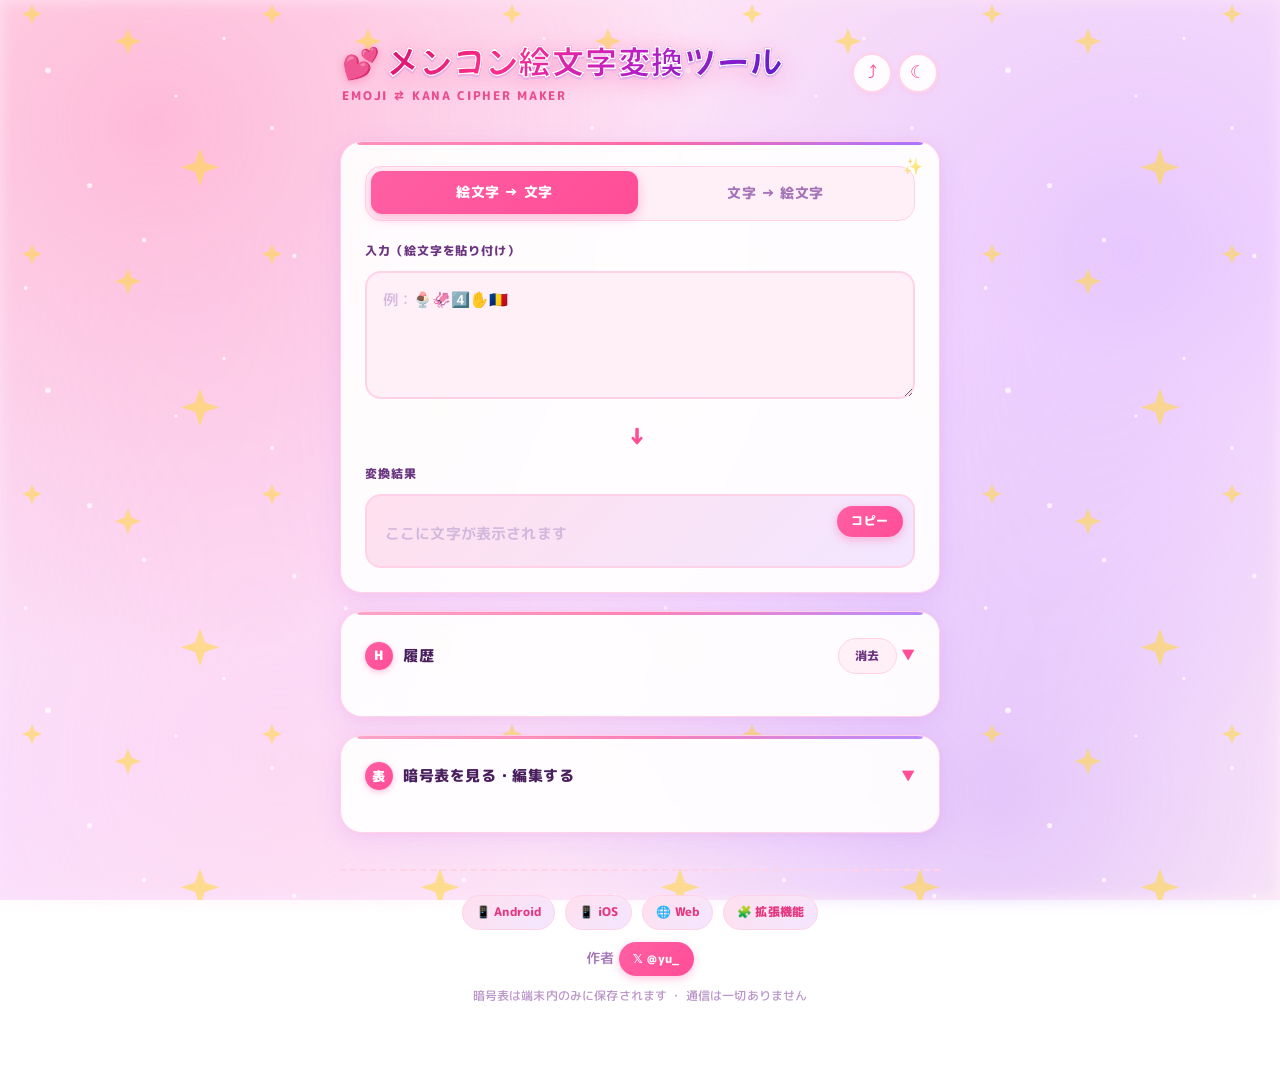
==== index.html @ f971c7be "メンコン絵文字変換ツール 初版" ====
<!DOCTYPE html>
<html lang="ja" data-theme="light">
<head>
<meta charset="UTF-8" />
<meta name="viewport" content="width=device-width, initial-scale=1.0, viewport-fit=cover" />
<meta http-equiv="X-UA-Compatible" content="IE=edge" />

<title>メンコン絵文字変換ツール｜LINEで使える絵文字暗号メーカー</title>
<meta name="description" content="メンコン（メンヘラコンテンツ）の絵文字暗号を瞬時に変換できる無料ツール。ひらがな・カタカナを絵文字に暗号化、絵文字メッセージを復号、QRコードで暗号表を友達と共有。Android・iOSアプリ・ブラウザ拡張機能対応。" />
<meta name="keywords" content="メンコン,絵文字変換,絵文字暗号,LINE,暗号メーカー,絵文字翻訳,メンヘラ,暗号文,絵文字コード,emoji code,emoji cipher,カタカナ絵文字変換" />
<meta name="author" content="@yu_" />
<meta name="robots" content="index, follow, max-image-preview:large" />
<meta name="googlebot" content="index, follow" />
<meta name="format-detection" content="telephone=no" />
<meta name="theme-color" content="#ff4d97" media="(prefers-color-scheme: light)" />
<meta name="theme-color" content="#9a5bff" media="(prefers-color-scheme: dark)" />
<meta name="application-name" content="メンコン絵文字変換ツール" />
<link rel="canonical" href="https://yu08083.github.io/mencon-emoji-henkan/" />

<meta property="og:type" content="website" />
<meta property="og:site_name" content="メンコン絵文字変換ツール" />
<meta property="og:title" content="メンコン絵文字変換ツール｜LINEで使える絵文字暗号メーカー" />
<meta property="og:description" content="ひらがなを絵文字に、絵文字をひらがなに。メンコン界隈で流行りの絵文字暗号を瞬時に変換。QR共有・LINE自動検知・全プラットフォーム対応。" />
<meta property="og:url" content="https://yu08083.github.io/mencon-emoji-henkan/" />
<meta property="og:image" content="https://yu08083.github.io/mencon-emoji-henkan/assets/ogp.png?v=3" />
<meta property="og:image:secure_url" content="https://yu08083.github.io/mencon-emoji-henkan/assets/ogp.png?v=3" />
<meta property="og:image:type" content="image/png" />
<meta property="og:image:width" content="1200" />
<meta property="og:image:height" content="630" />
<meta property="og:image:alt" content="メンコン絵文字変換ツール - LINEで使える絵文字暗号メーカー" />
<meta property="og:locale" content="ja_JP" />

<meta name="twitter:card" content="summary_large_image" />
<meta name="twitter:site" content="@yu_" />
<meta name="twitter:creator" content="@yu_" />
<meta name="twitter:title" content="メンコン絵文字変換ツール｜LINEで使える絵文字暗号メーカー" />
<meta name="twitter:description" content="ひらがなを絵文字に、絵文字をひらがなに。メンコン界隈で流行りの絵文字暗号を瞬時に変換。QR共有・LINE自動検知・全プラットフォーム対応。" />
<meta name="twitter:image" content="https://yu08083.github.io/mencon-emoji-henkan/assets/ogp.png?v=3" />
<meta name="twitter:image:alt" content="メンコン絵文字変換ツール - LINEで使える絵文字暗号メーカー" />

<link rel="icon" href="./favicon/favicon.ico" sizes="any" />
<link rel="icon" type="image/png" sizes="16x16" href="./favicon/favicon-16x16.png" />
<link rel="icon" type="image/png" sizes="32x32" href="./favicon/favicon-32x32.png" />
<link rel="icon" type="image/png" sizes="48x48" href="./favicon/favicon-48x48.png" />
<link rel="icon" type="image/png" sizes="96x96" href="./favicon/favicon-96x96.png" />
<link rel="icon" type="image/png" sizes="192x192" href="./favicon/favicon-192x192.png" />
<link rel="icon" type="image/png" sizes="512x512" href="./favicon/favicon-512x512.png" />
<link rel="apple-touch-icon" sizes="180x180" href="./favicon/apple-touch-icon.png" />
<link rel="manifest" href="./manifest.webmanifest" />
<meta name="apple-mobile-web-app-title" content="メンコン絵文字" />
<meta name="apple-mobile-web-app-capable" content="yes" />
<meta name="apple-mobile-web-app-status-bar-style" content="default" />
<meta name="mobile-web-app-capable" content="yes" />

<link rel="preconnect" href="https://fonts.googleapis.com" />
<link rel="preconnect" href="https://fonts.gstatic.com" crossorigin />

<link rel="stylesheet" href="./css/index.css" />

<script type="application/ld+json">
{
  "@context": "https://schema.org",
  "@type": "WebApplication",
  "name": "メンコン絵文字変換ツール",
  "alternateName": ["メンコン絵文字", "絵文字暗号メーカー", "Emoji Cipher Maker"],
  "url": "https://yu08083.github.io/mencon-emoji-henkan/",
  "description": "ひらがな・カタカナを絵文字に変換する暗号ツール。LINEで使えるメンコンの絵文字暗号を瞬時に作成・解読できます。",
  "applicationCategory": "UtilityApplication",
  "operatingSystem": "Any (Web, Android, iOS, Browser Extension)",
  "browserRequirements": "Requires JavaScript",
  "inLanguage": "ja",
  "isAccessibleForFree": true,
  "offers": {
    "@type": "Offer",
    "price": "0",
    "priceCurrency": "JPY"
  },
  "author": {
    "@type": "Person",
    "name": "yu_",
    "url": "https://twitter.com/yu_",
    "sameAs": ["https://twitter.com/yu_"]
  },
  "image": "https://yu08083.github.io/mencon-emoji-henkan/assets/ogp.png?v=3",
  "screenshot": "https://yu08083.github.io/mencon-emoji-henkan/assets/ogp.png?v=3"
}
</script>
</head>

<body>
<div class="container">

  <header>
    <div class="title-block">
      <h1 class="title">
        <span class="title-deco" aria-hidden="true">💕</span><span class="title-main">メンコン絵文字変換ツール</span>
      </h1>
      <p class="subtitle">EMOJI ⇄ KANA CIPHER MAKER</p>
    </div>
    <div class="header-actions">
      <button class="icon-btn" id="share-btn" title="暗号表を共有" aria-label="暗号表を共有">⤴</button>
      <button class="icon-btn" id="theme-toggle" title="テーマ切替" aria-label="テーマ切替">☾</button>
    </div>
  </header>

  <section class="card" aria-labelledby="converter-heading">
    <h2 id="converter-heading" class="visually-hidden">絵文字変換</h2>
    <div class="mode-tabs" role="tablist">
      <button class="tab active" data-mode="decode" role="tab" aria-selected="true">絵文字 → 文字</button>
      <button class="tab" data-mode="encode" role="tab" aria-selected="false">文字 → 絵文字</button>
    </div>

    <div id="decode-section">
      <label for="decode-input">入力（絵文字を貼り付け）</label>
      <textarea
        id="decode-input"
        placeholder='例：🍨🦑4️⃣✋🇷🇴'
        rows="3" autocapitalize="off" autocorrect="off" spellcheck="false"
      ></textarea>
      <div class="arrow" aria-hidden="true">↓</div>
      <label>変換結果</label>
      <div class="output-wrap">
        <div class="output-box text-output" id="decode-output">
          <span class="placeholder-text">ここに文字が表示されます</span>
        </div>
        <button class="copy-btn" data-copy-target="#decode-output">コピー</button>
      </div>
    </div>

    <div id="encode-section" style="display:none">
      <label for="encode-input">入力（ひらがな・カタカナ）</label>
      <textarea id="encode-input" placeholder="例：あいしてる" rows="3"></textarea>
      <div class="arrow" aria-hidden="true">↓</div>
      <label>変換結果</label>
      <div class="output-wrap">
        <div class="output-box" id="encode-output">
          <span class="placeholder-text">ここに絵文字が表示されます</span>
        </div>
        <button class="copy-btn" data-copy-target="#encode-output">コピー</button>
      </div>
    </div>
  </section>

  <section class="table-card history-card">
    <div class="table-header" id="history-header">
      <div class="table-title">
        <span class="table-title-glyph">H</span>
        履歴
      </div>
      <div>
        <button class="ctrl-btn" id="history-clear" title="履歴を消去">消去</button>
        <span class="toggle-icon" id="history-toggle-icon">▼</span>
      </div>
    </div>
    <div id="history-body" style="display:none">
      <div id="history-list"></div>
    </div>
  </section>

  <section class="table-card">
    <div class="table-header" id="table-header">
      <div class="table-title">
        <span class="table-title-glyph">表</span>
        暗号表を見る・編集する
      </div>
      <span class="toggle-icon" id="toggle-icon">▼</span>
    </div>

    <div id="table-body" style="display:none">
      <div class="dakuten-note">
        💡 濁点・半濁点のある文字（が、ば、ぱ など）は、元の絵文字の後ろに
        <strong>"</strong> または <strong>'</strong> をつけます。<br>
        例：あいしてる → 🍨🦑4️⃣✋🇷🇴
      </div>

      <div class="table-controls">
        <button class="ctrl-btn" id="edit-btn">カスタマイズ</button>
        <button class="ctrl-btn reset-btn" id="reset-btn" style="display:none">デフォルトに戻す</button>
      </div>

      <div class="cipher-grid" id="cipher-grid"></div>

      <div class="section">
        <div class="section-header">
          <span class="section-title">＋ 特殊文字の変換</span>
          <button class="ctrl-btn" id="add-custom-btn">追加</button>
        </div>
        <div id="custom-chars-list"></div>
      </div>

      <div class="section">
        <div class="section-title" style="margin-bottom:10px">★ お気に入り設定</div>
        <div class="save-row">
          <input type="text" id="fav-name-input" class="fav-name-input"
                 placeholder="設定に名前をつけて保存" />
          <button class="ctrl-btn fav-save-btn" id="fav-save-btn">保存</button>
        </div>
        <div id="favorites-list"></div>
      </div>
    </div>
  </section>

  <footer>
    <div class="platform-links">
      <span class="platform-tag">📱 Android</span>
      <span class="platform-tag">📱 iOS</span>
      <span class="platform-tag">🌐 Web</span>
      <span class="platform-tag">🧩 拡張機能</span>
    </div>
    <div class="author-credit">
      作者
      <a href="https://twitter.com/yu_" target="_blank" rel="noopener me author">
        <span aria-hidden="true">𝕏</span> @yu_
      </a>
    </div>
    <div style="margin-top:8px; font-size: 0.72rem; opacity: 0.75;">
      暗号表は端末内のみに保存されます ・ 通信は一切ありません
    </div>
  </footer>
</div>

<div class="modal" id="share-modal" role="dialog" aria-modal="true" aria-labelledby="share-modal-title">
  <div class="modal-backdrop" id="share-modal-backdrop"></div>
  <div class="modal-panel">
    <button class="modal-close" id="share-modal-close" aria-label="閉じる">×</button>
    <div class="modal-title" id="share-modal-title">💕 暗号表をシェア</div>
    <div class="modal-subtitle">QRをアプリで読み取るか、URLをコピーして渡してね</div>

    <div class="share-qr" id="share-qr"></div>

    <div class="share-url-label">URL</div>
    <div class="output-wrap">
      <div class="share-url-box mono" id="share-url"></div>
      <button class="copy-btn share-url-copy" id="share-url-copy">コピー</button>
    </div>

    <div class="share-hint">
      📱 <strong>Androidアプリ</strong>でこのURLを開くか、QRをスキャンすると同じ暗号表が取り込まれます。<br>
      🧩 <strong>ブラウザ拡張</strong>のポップアップにも貼り付け可能です。
    </div>
  </div>
</div>

<style>
.visually-hidden {
  position: absolute !important;
  width: 1px; height: 1px;
  padding: 0; margin: -1px;
  overflow: hidden; clip: rect(0,0,0,0);
  white-space: nowrap; border: 0;
}
</style>

<script type="module" src="./js/main.js"></script>
</body>
</html>
---- css/index.css ----
@import url('./reset.css');
@import url('./variables.css');
@import url('./typography.css');
@import url('./layout.css');
@import url('./header.css');
@import url('./cards-tabs.css');
@import url('./inputs.css');
@import url('./buttons.css');
@import url('./cipher-table.css');
@import url('./sections.css');
@import url('./modal.css');
@import url('./footer.css');
@import url('./animations.css');
@import url('./responsive.css');
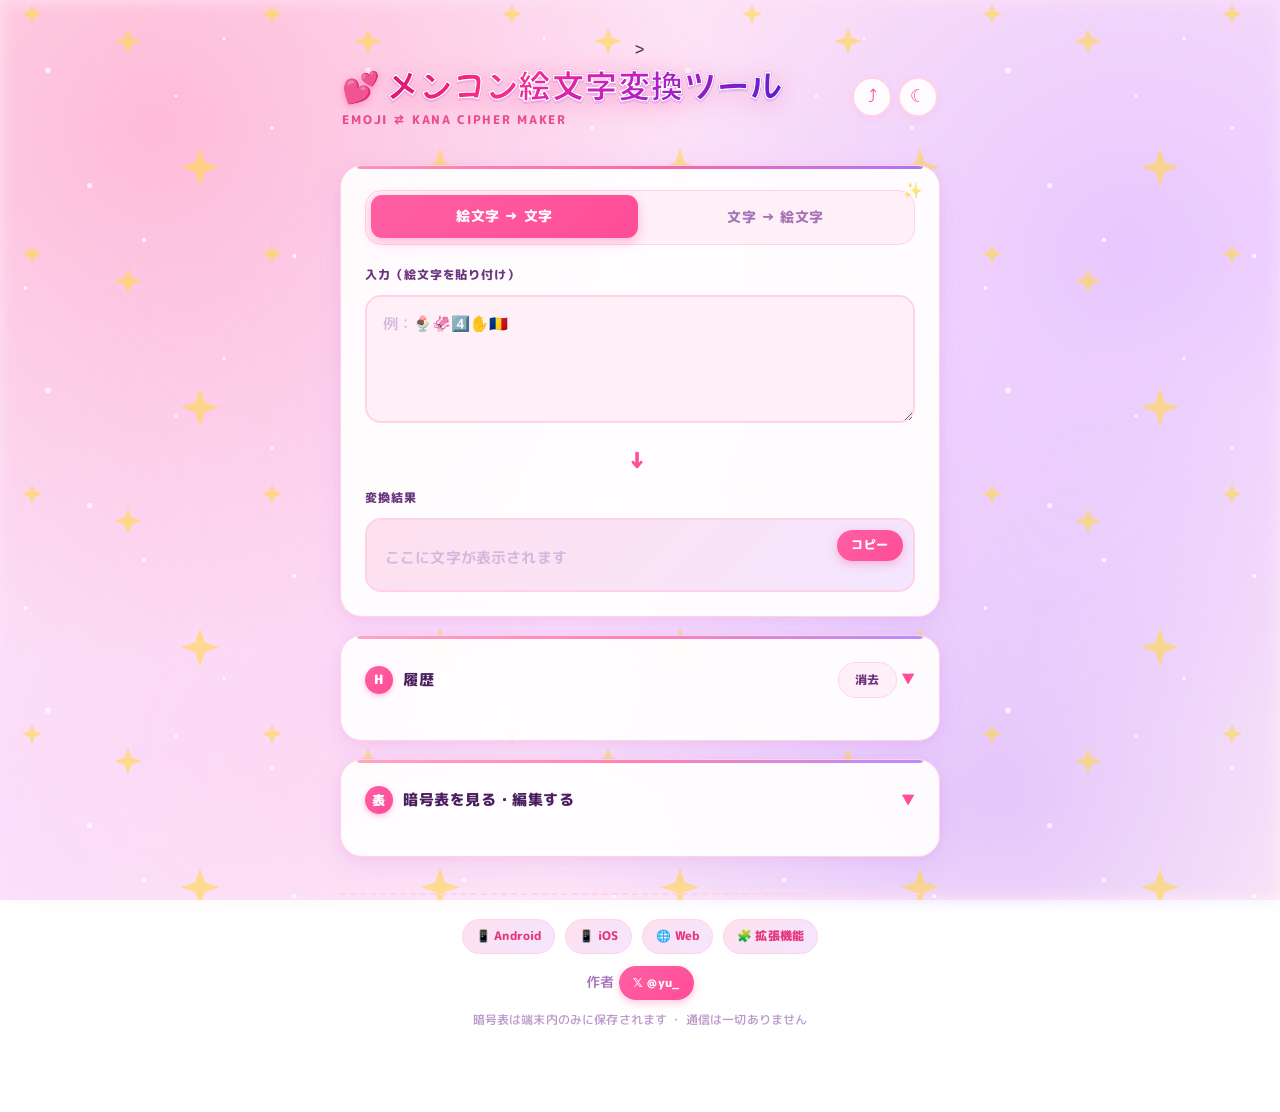
==== commit a4554836: "Update index.html" ====
--- a/index.html
+++ b/index.html
@@ -30,7 +30,7 @@
 <meta property="og:image:alt" content="メンコン絵文字変換ツール - LINEで使える絵文字暗号メーカー" />
 <meta property="og:locale" content="ja_JP" />
 
-<meta name="twitter:card" content="summary_large_image" />
+<meta name="twitter:card" content="summary" />>
 <meta name="twitter:site" content="@yu_" />
 <meta name="twitter:creator" content="@yu_" />
 <meta name="twitter:title" content="メンコン絵文字変換ツール｜LINEで使える絵文字暗号メーカー" />
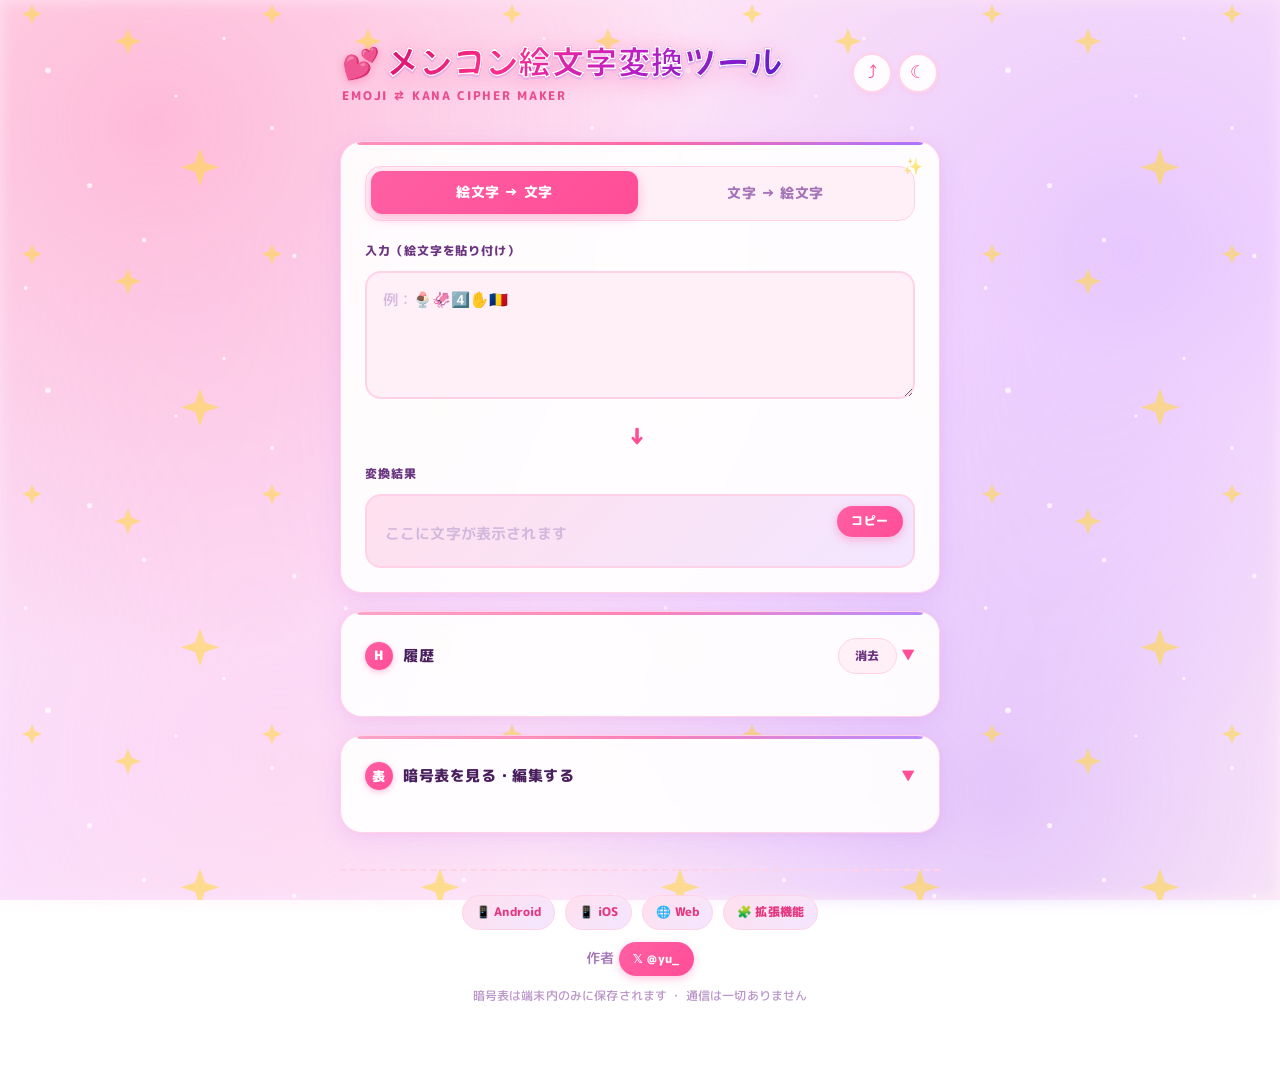
==== commit 1b9c597d: "Add files via upload" ====
--- a/index.html
+++ b/index.html
@@ -22,20 +22,18 @@
 <meta property="og:title" content="メンコン絵文字変換ツール｜LINEで使える絵文字暗号メーカー" />
 <meta property="og:description" content="ひらがなを絵文字に、絵文字をひらがなに。メンコン界隈で流行りの絵文字暗号を瞬時に変換。QR共有・LINE自動検知・全プラットフォーム対応。" />
 <meta property="og:url" content="https://yu08083.github.io/mencon-emoji-henkan/" />
-<meta property="og:image" content="https://yu08083.github.io/mencon-emoji-henkan/assets/ogp.png?v=3" />
-<meta property="og:image:secure_url" content="https://yu08083.github.io/mencon-emoji-henkan/assets/ogp.png?v=3" />
-<meta property="og:image:type" content="image/png" />
+<meta property="og:image" content="https://yu08083.github.io/mencon-emoji-henkan/assets/ogp.png" />
 <meta property="og:image:width" content="1200" />
 <meta property="og:image:height" content="630" />
 <meta property="og:image:alt" content="メンコン絵文字変換ツール - LINEで使える絵文字暗号メーカー" />
 <meta property="og:locale" content="ja_JP" />
 
-<meta name="twitter:card" content="summary" />>
+<meta name="twitter:card" content="summary_large_image" />
 <meta name="twitter:site" content="@yu_" />
 <meta name="twitter:creator" content="@yu_" />
 <meta name="twitter:title" content="メンコン絵文字変換ツール｜LINEで使える絵文字暗号メーカー" />
 <meta name="twitter:description" content="ひらがなを絵文字に、絵文字をひらがなに。メンコン界隈で流行りの絵文字暗号を瞬時に変換。QR共有・LINE自動検知・全プラットフォーム対応。" />
-<meta name="twitter:image" content="https://yu08083.github.io/mencon-emoji-henkan/assets/ogp.png?v=3" />
+<meta name="twitter:image" content="https://yu08083.github.io/mencon-emoji-henkan/assets/ogp.png" />
 <meta name="twitter:image:alt" content="メンコン絵文字変換ツール - LINEで使える絵文字暗号メーカー" />
 
 <link rel="icon" href="./favicon/favicon.ico" sizes="any" />
@@ -81,8 +79,8 @@
     "url": "https://twitter.com/yu_",
     "sameAs": ["https://twitter.com/yu_"]
   },
-  "image": "https://yu08083.github.io/mencon-emoji-henkan/assets/ogp.png?v=3",
-  "screenshot": "https://yu08083.github.io/mencon-emoji-henkan/assets/ogp.png?v=3"
+  "image": "https://yu08083.github.io/mencon-emoji-henkan/assets/ogp.png",
+  "screenshot": "https://yu08083.github.io/mencon-emoji-henkan/assets/ogp.png"
 }
 </script>
 </head>
